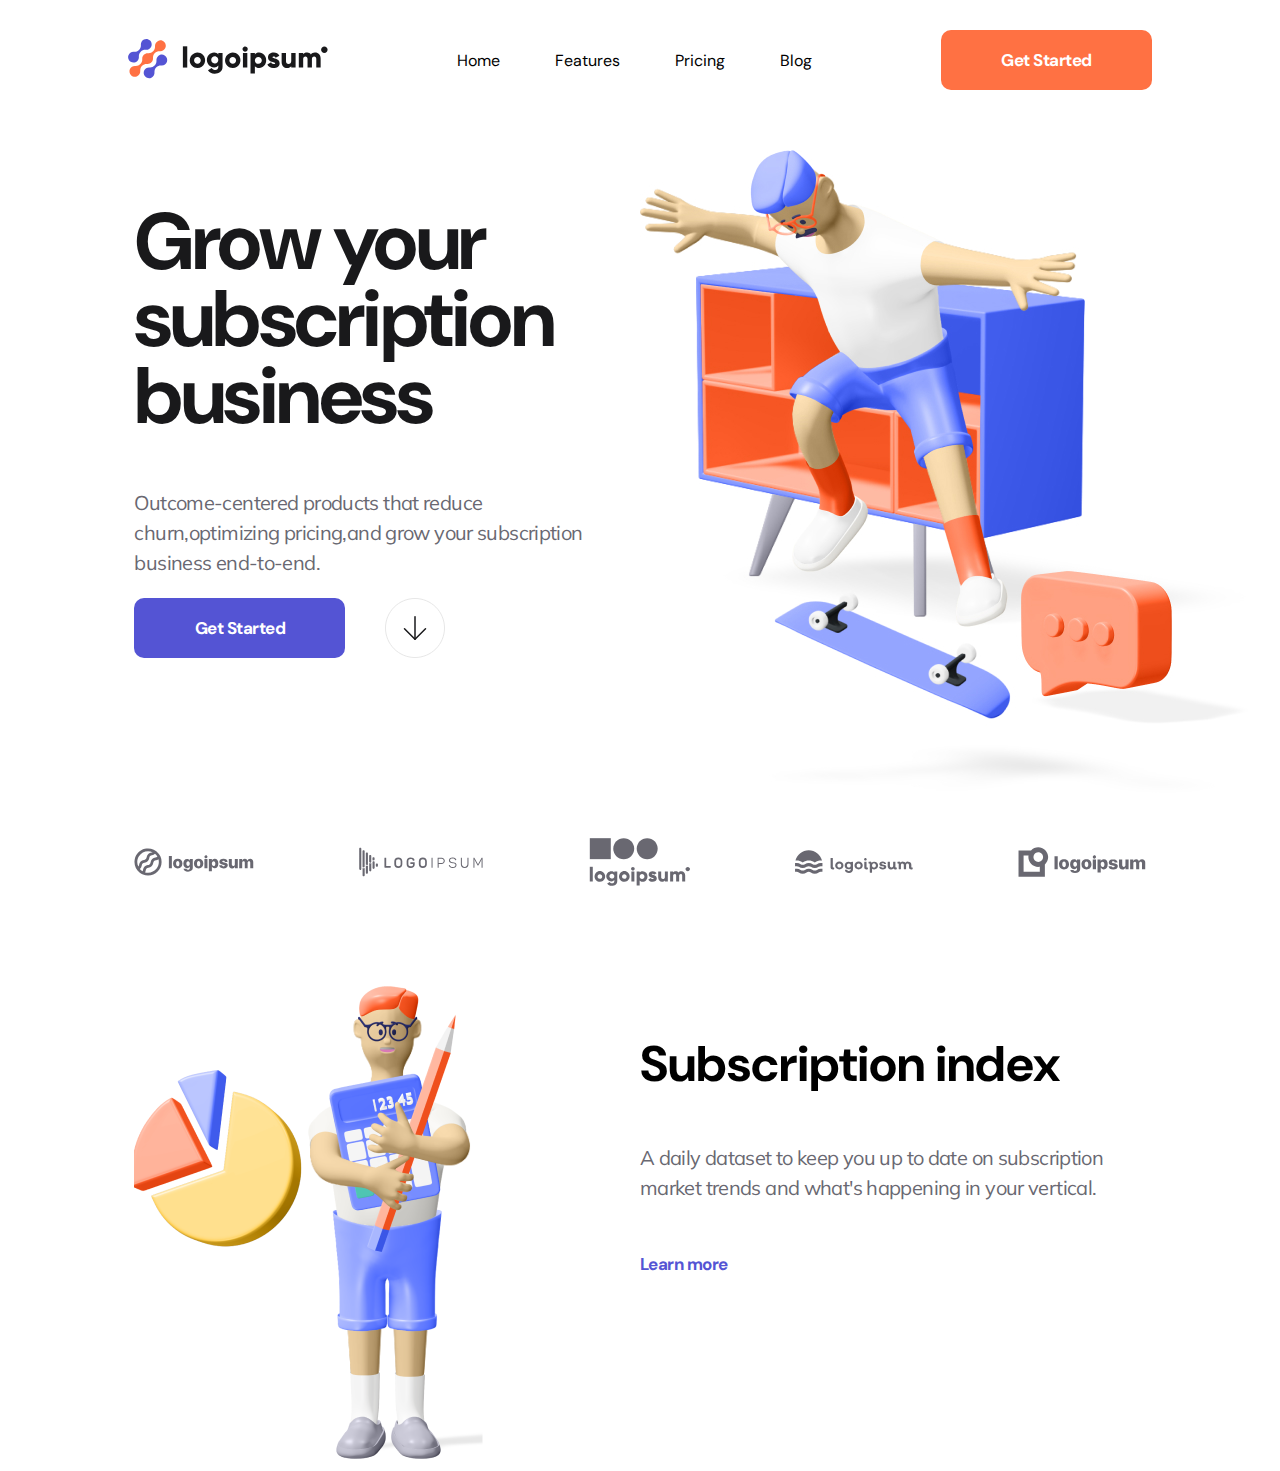
==== index.html @ de9fa51d "first commit" ====
<!DOCTYPE html>
<html lang="en">
<head>
    <meta charset="UTF-8">
    <meta http-equiv="X-UA-Compatible" content="IE=edge">
    <meta name="viewport" content="width=device-width, initial-scale=1.0">
    <link rel="preconnect" href="https://fonts.googleapis.com">
    <link rel="preconnect" href="https://fonts.gstatic.com" crossorigin>
    <link href="https://fonts.googleapis.com/css2?family=DM+Sans:wght@400;500;700&display=swap" rel="stylesheet">
    <link rel="preconnect" href="https://fonts.googleapis.com">
    <link rel="preconnect" href="https://fonts.gstatic.com" crossorigin>
    <link href="https://fonts.googleapis.com/css2?family=DM+Sans:wght@400;500;700&family=Mulish:wght@300;400;500&display=swap" rel="stylesheet">
    <link rel="shortcut icon" href="./Path.png" type="image/x-icon">
    <link rel="stylesheet" href="style.css">    <title>Document</title>
</head>
<body>
    <header>
        <div class="logo">
            <img src="./images/logo1.svg" alt="logo">
        </div>
        <nav>
            <ul>
                <li>Home</li>
                <li>Features</li>
                <li>Pricing</li>
                <li>Blog</li>
            </ul>
        </nav>
        <div class="btn">
            <button>Get Started</button>
        </div>
    </header>
    <section class="container"> 
            <div class="item item1">
                <h1>Grow your subscription business</h1>
                <p>Outcome-centered products that reduce churn,optimizing pricing,and grow your subscription business end-to-end.</p>
                <div class="btn2">
                    <button>Get Started</button>
                    <img src="./images/arrow.svg" alt="arrow">
                </div>
            </div>
            <div class="item item2" >
                <img src="./images/Hero 3D.jpg" alt="">
            </div>
    </section>
    <section class="icons">
        <img src="./images/p1.svg" alt="">
        <img src="./images/p2.svg" alt="">
        <img src="./images/p3.svg" alt="">
        <img src="/images/p4.svg" alt="">
        <img src="./images/Group.svg" alt="">
    </section>
    <section class="three">
        <div class="man">
            <img src="./Content Image 02.png" alt="">
        </div>
        <div class="sub">
            <h3>Subscription index</h3>
            <p>A daily dataset to keep you up to date on subscription market trends and what's happening in your vertical.</p>
            <a href="#">Learn more</a>
        </div>
    </section>
</body>
</html>
---- style.css ----
*{
    border: 0;
    padding: 0;
    box-sizing: border-box;
    /* font-family: 'DM Sans', sans-serif; */
}
header{
    width: 80%;
    margin: auto;
    display: flex;
    /* margin-top: 30px; */
    justify-content: space-between;
    align-items: center;
    z-index: 1014;
    position: fixed;
    top: 0;
    left: 0;
    right: 0;
    background-color: white;
    padding-top: 30px;
    /* margin-bottom: 50px; */
}
nav{
    width: 40%;
}
nav ul{
    display: flex;
    justify-content: space-around;
}
ul li{
    list-style-type: none;
    font-family: 'DM Sans', sans-serif;
    cursor: pointer;

}
ul li:hover{
    border-bottom: 2px solid black;
}
.btn button{
    width: 211px;
    height: 60px;
    background: #FF7143;
    border-radius: 10px;
    color: white;
    font-family: 'DM Sans', sans-serif;
    font-weight: 700;
    font-size: 17px;
    line-height: 22px;
    text-align: center;
    letter-spacing: -0.531474px;

}
.container{
    display: flex;
    width: 80%;
    margin: auto;
    justify-content: space-between;
    /* border: 1px solid red; */
    margin-top: 60px;
    margin-bottom: 40px;
    margin-top: 30px;
    padding-top: 120px;
}
.item{
    /* background-color: #FF7143; */
    width: 50%;
    
}
.item1{
    margin-right: 20px;
}
.item1 h1{
    font-family: 'DM Sans';
    font-style: normal;
    font-weight: 700;
    font-size: 80px;
    line-height: 77px;
    letter-spacing: -2.50105px;
    color: #19191B;
    
}
.item1 p{
    font-family: 'Mulish';
font-style: normal;
font-weight: 400;
font-size: 20px;
line-height: 30px;
letter-spacing: -0.625263px;
color: #696871;

}
.btn2{
    display: flex;
    justify-content: flex-start;
    align-items: center;
}
.btn2 button{
    background: #5454D4;
    width: 211px;
    height: 60px;
    border-radius: 10px;
    color: white;
    font-family: 'DM Sans', sans-serif;
    font-weight: 700;
    font-size: 17px;
    line-height: 22px;
    text-align: center;
    letter-spacing: -0.531474px;
    margin-right: 40px;
}
.icons{
    display: flex;
    justify-content: space-between;
    /* align-items: center; */
    width: 80%;
    margin: auto;
}
.three{
    display: flex;
    width: 80%;
    margin:auto;
    margin-top: 100px;
}
.man{
    /* border: 1px solid blue; */
    width: 50%;
}
.sub{
    /* margin-left: 50px; */
    /* border: 1px solid red; */
    width: 50%;
}
.sub h3{
font-family: 'DM Sans';
font-style: normal;
font-weight: 700;
font-size: 50px;
line-height: 57px;
}
.sub p{
    margin-bottom: 50px;
    font-family: 'Mulish';
    font-style: normal;
    font-weight: 400;
    font-size: 20px;
    line-height: 30px;
    letter-spacing: -0.625263px;
    color: #696871;
    
}
.sub a{
    font-family: 'DM Sans';
    font-style: normal;
    font-weight: 700;
    font-size: 17px;
    line-height: 22px;
    letter-spacing: -0.531474px;
    
    color: #5454D4;
    text-decoration: none;
}
/* for mobile */
@media(max-width:1110px){
    body{
        width: 100%;
    }
    .item1 h1{
        font-size: 60px;
    }
    .item2{
        text-align: center;
    }
    .item2 img{
        width: 400px;
        /* text-align: center; */
    }
    .btn2 button{
        width: 180px;
    }
}
@media (max-width:806px){
    .item1 h1{
        font-size: 40px;
        line-height: 50px;
    }
}
@media(max-width:526px){
    header{
        width: 100%;
        /* margin: 20px; */
    }
    header nav, header button{
        display: none;
    }
    .logo{
        text-align: left;
        width: 100%;
        padding-left: 20px;
    }
    .container{
        flex-direction: column-reverse;
        justify-content: center;
        align-items: center;
        /* width: 100%; */
        /* background-color: red; */
        margin-top: 70px;
        width: 100%;
        /* margin: auto; */

    }
    .btn2{
        flex-direction: column;
        justify-content: center;
        align-items: center;
        margin-right: 10px;
        width: 100%;
    }
    .btn2 button{
        
        margin-bottom: 20px;
        margin-left: 10px;
    }
    .btn2 img{
        margin-bottom: 20px;
    }
    .item{
        /* border: 1px solid red; */
        width: 100%;
        display: flex;
        flex-direction: column;
        justify-content: center;
        align-items: center;
    }
    .item1 h1{
        text-align: center;
        font-size: 50px;
    }
    .item2 img{
        width: 300px;
    }
    .item1 p{
        text-align: center;
        width: 50%;
    }
    .icons{
        flex-direction: column;
        justify-content: space-around;
        align-items: center;
    }
    .icons img{
        margin-bottom: 10px;

    }
    .three{
        width: 100%;
        flex-direction: column;
        justify-content: center;
        align-items: center;
    }
    .sub{
        justify-content: center;
        align-items: center;
    }
    .three img{
        text-align: center;
        width: 200px;
    }
    .three div{
        width:50% ;
    }
    .three h3{
        font-size: 30px;
        line-height: 30px;
        width: 100%;
        text-align: center;
    }
    .three p{
        text-align: center;
    }
    .icons{
        /* width: 100%; */
    }
}
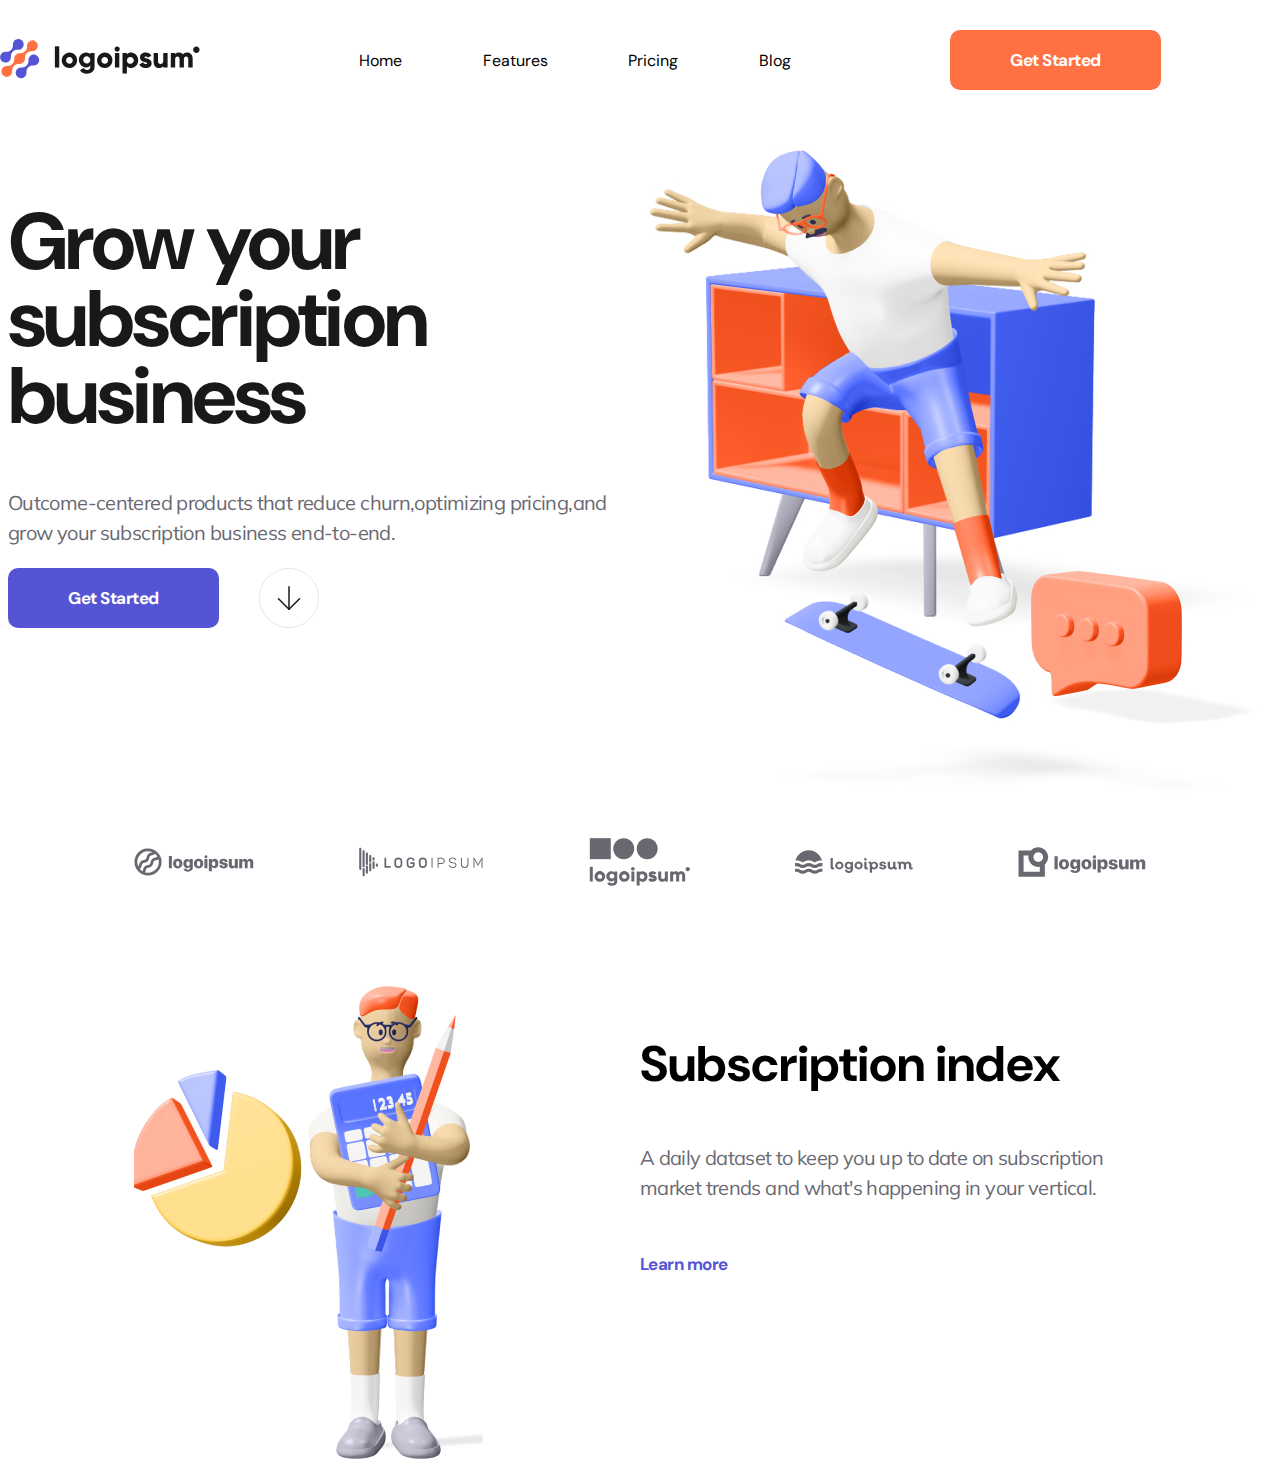
==== commit edda078b: "mobile view" ====
--- a/index.html
+++ b/index.html
@@ -28,6 +28,9 @@
         </nav>
         <div class="btn">
             <button>Get Started</button>
+        </div>
+        <div class="burger">
+            <img src="./images/hamburger.webp" alt="">
         </div>
     </header>
     <section class="container"> 
@@ -61,4 +64,4 @@
         </div>
     </section>
 </body>
-</html>+</html> --- a/style.css
+++ b/style.css
@@ -2,13 +2,12 @@
     border: 0;
     padding: 0;
     box-sizing: border-box;
-    /* font-family: 'DM Sans', sans-serif; */
+    
 }
 header{
-    width: 80%;
+    min-width: 80%;
     margin: auto;
     display: flex;
-    /* margin-top: 30px; */
     justify-content: space-between;
     align-items: center;
     z-index: 1014;
@@ -18,7 +17,10 @@
     right: 0;
     background-color: white;
     padding-top: 30px;
-    /* margin-bottom: 50px; */
+}
+.burger img{
+    width: 80px;
+    display: none;
 }
 nav{
     width: 40%;
@@ -52,17 +54,15 @@
 }
 .container{
     display: flex;
-    width: 80%;
+    min-width: 80%;
     margin: auto;
     justify-content: space-between;
-    /* border: 1px solid red; */
     margin-top: 60px;
     margin-bottom: 40px;
     margin-top: 30px;
     padding-top: 120px;
 }
 .item{
-    /* background-color: #FF7143; */
     width: 50%;
     
 }
@@ -111,7 +111,6 @@
 .icons{
     display: flex;
     justify-content: space-between;
-    /* align-items: center; */
     width: 80%;
     margin: auto;
 }
@@ -122,12 +121,9 @@
     margin-top: 100px;
 }
 .man{
-    /* border: 1px solid blue; */
     width: 50%;
 }
 .sub{
-    /* margin-left: 50px; */
-    /* border: 1px solid red; */
     width: 50%;
 }
 .sub h3{
@@ -160,124 +156,219 @@
     text-decoration: none;
 }
 /* for mobile */
-@media(max-width:1110px){
-    body{
-        width: 100%;
-    }
-    .item1 h1{
-        font-size: 60px;
-    }
-    .item2{
-        text-align: center;
-    }
-    .item2 img{
-        width: 400px;
-        /* text-align: center; */
-    }
-    .btn2 button{
-        width: 180px;
-    }
-}
-@media (max-width:806px){
-    .item1 h1{
-        font-size: 40px;
-        line-height: 50px;
-    }
-}
-@media(max-width:526px){
+@media screen and (max-width:768px) {
+    nav{
+        display: none;
+    }
+    .btn{
+        display: none;
+    }
+    .burger img {
+        display: flex;
+    }
     header{
         width: 100%;
-        /* margin: 20px; */
-    }
-    header nav, header button{
-        display: none;
-    }
-    .logo{
-        text-align: left;
-        width: 100%;
-        padding-left: 20px;
+        padding-bottom: 10px;
+        justify-content: space-around;
+         border-bottom: 2px solid grey;
+        
     }
     .container{
         flex-direction: column-reverse;
         justify-content: center;
         align-items: center;
-        /* width: 100%; */
-        /* background-color: red; */
-        margin-top: 70px;
-        width: 100%;
-        /* margin: auto; */
-
+        width: 100%;
+    }
+    .item1{
+        width: 100%;
+        justify-content: center;
+        align-items: center;
+        text-align: center;
+    }
+    .item1 h1{
+        font-size: 60px;
+    }
+    .item1 p{
+        text-align: center;
+        margin: 20px;
+
+    }
+    .item2{
+        width: 100%;
+        text-align: center;
+    }
+    .item2 img{
+        width: 400px;
     }
     .btn2{
+        margin-left: 10px;
         flex-direction: column;
         justify-content: center;
         align-items: center;
-        margin-right: 10px;
-        width: 100%;
-    }
-    .btn2 button{
-        
-        margin-bottom: 20px;
-        margin-left: 10px;
     }
     .btn2 img{
-        margin-bottom: 20px;
-    }
-    .item{
-        /* border: 1px solid red; */
-        width: 100%;
+        margin-top: 20px;
+    }
+    .icons{
+        display: flex;
+        flex-direction: column;
+        align-items: center;
+        width: 100%;
+        justify-content: space-between;
+    }
+    .icons img{
+        width: 150px;
+        margin-bottom: 10px;
+    }
+    .three{
         display: flex;
         flex-direction: column;
         justify-content: center;
         align-items: center;
-    }
-    .item1 h1{
-        text-align: center;
-        font-size: 50px;
-    }
-    .item2 img{
-        width: 300px;
-    }
-    .item1 p{
+        width: 100%;
+    }
+    .man{
+        text-align: center;
+    }
+    .man img{
+        width: 240px;
+
+    }
+     .sub{
+        width: 80%;
+        margin: auto;
+        text-align: center;
+        margin-bottom: 20px;
+        
+    }
+    .sub h3{
+        text-align: center;
+        font-size: 32px;
+    }
+    .sub p{
+        font-size: 16px;
         text-align: center;
         width: 50%;
-    }
-    .icons{
-        flex-direction: column;
-        justify-content: space-around;
-        align-items: center;
-    }
-    .icons img{
-        margin-bottom: 10px;
-
-    }
-    .three{
-        width: 100%;
-        flex-direction: column;
-        justify-content: center;
-        align-items: center;
-    }
-    .sub{
-        justify-content: center;
-        align-items: center;
-    }
-    .three img{
-        text-align: center;
-        width: 200px;
-    }
-    .three div{
-        width:50% ;
-    }
-    .three h3{
-        font-size: 30px;
-        line-height: 30px;
-        width: 100%;
-        text-align: center;
-    }
-    .three p{
-        text-align: center;
-    }
-    .icons{
-        /* width: 100%; */
-    }
-}+        margin: auto;
+        padding-bottom: 20px;
+    }
+    .sub a{
+        text-align: center;
+
+    }
+}
+
+
+
+
+
+
+
+
+
+
+
+
+
+
+
+
+
+
+
+
+
+
+
+
+
+
+
+
+
+
+
+
+
+
+
+
+
+
+
+
+
+
+
+
+
+
+
+
+
+
+
+
+
+
+
+
+
+
+
+
+
+
+
+
+
+
+
+
+
+
+
+
+
+
+
+
+
+
+
+
+
+
+
+
+
+
+
+
+
+
+
+
+
+
+
+
+
+
+
+
+
+
+
+
+
+
+
+
+
+
+
+
+
+
+
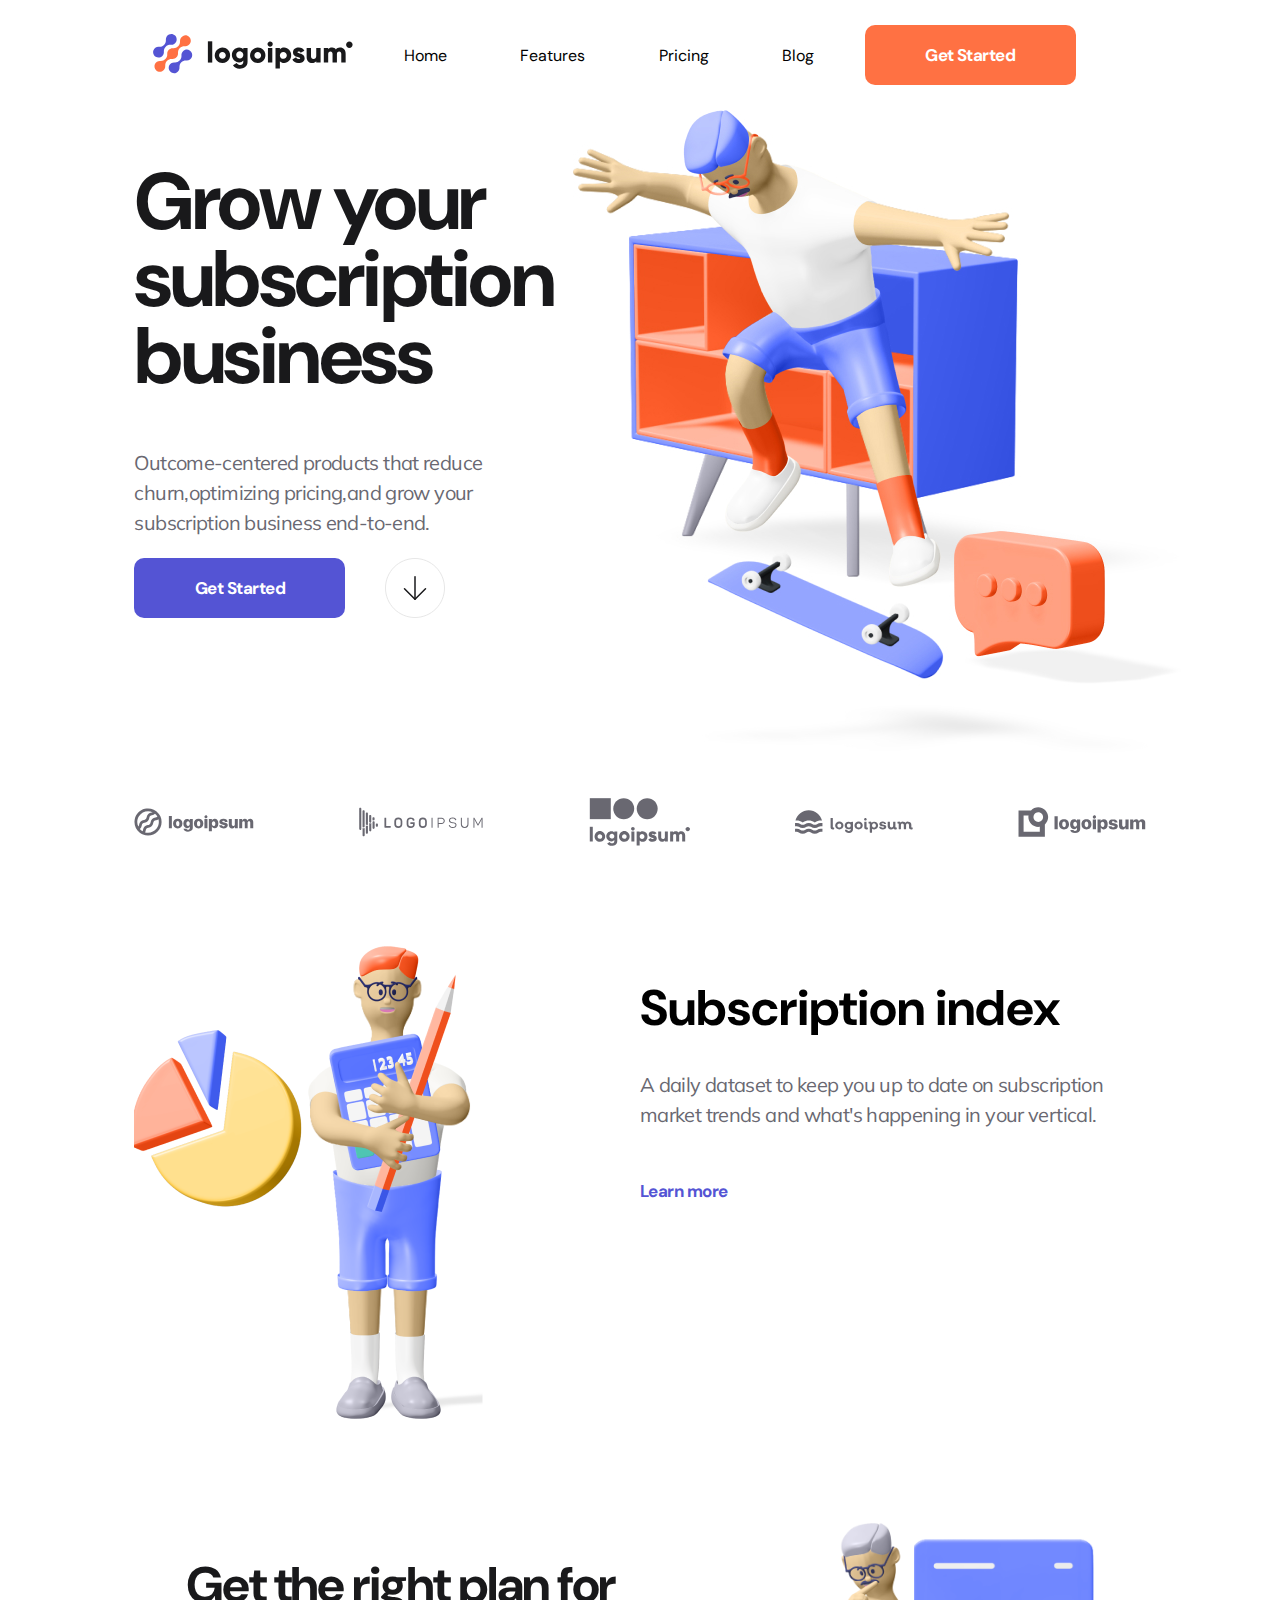
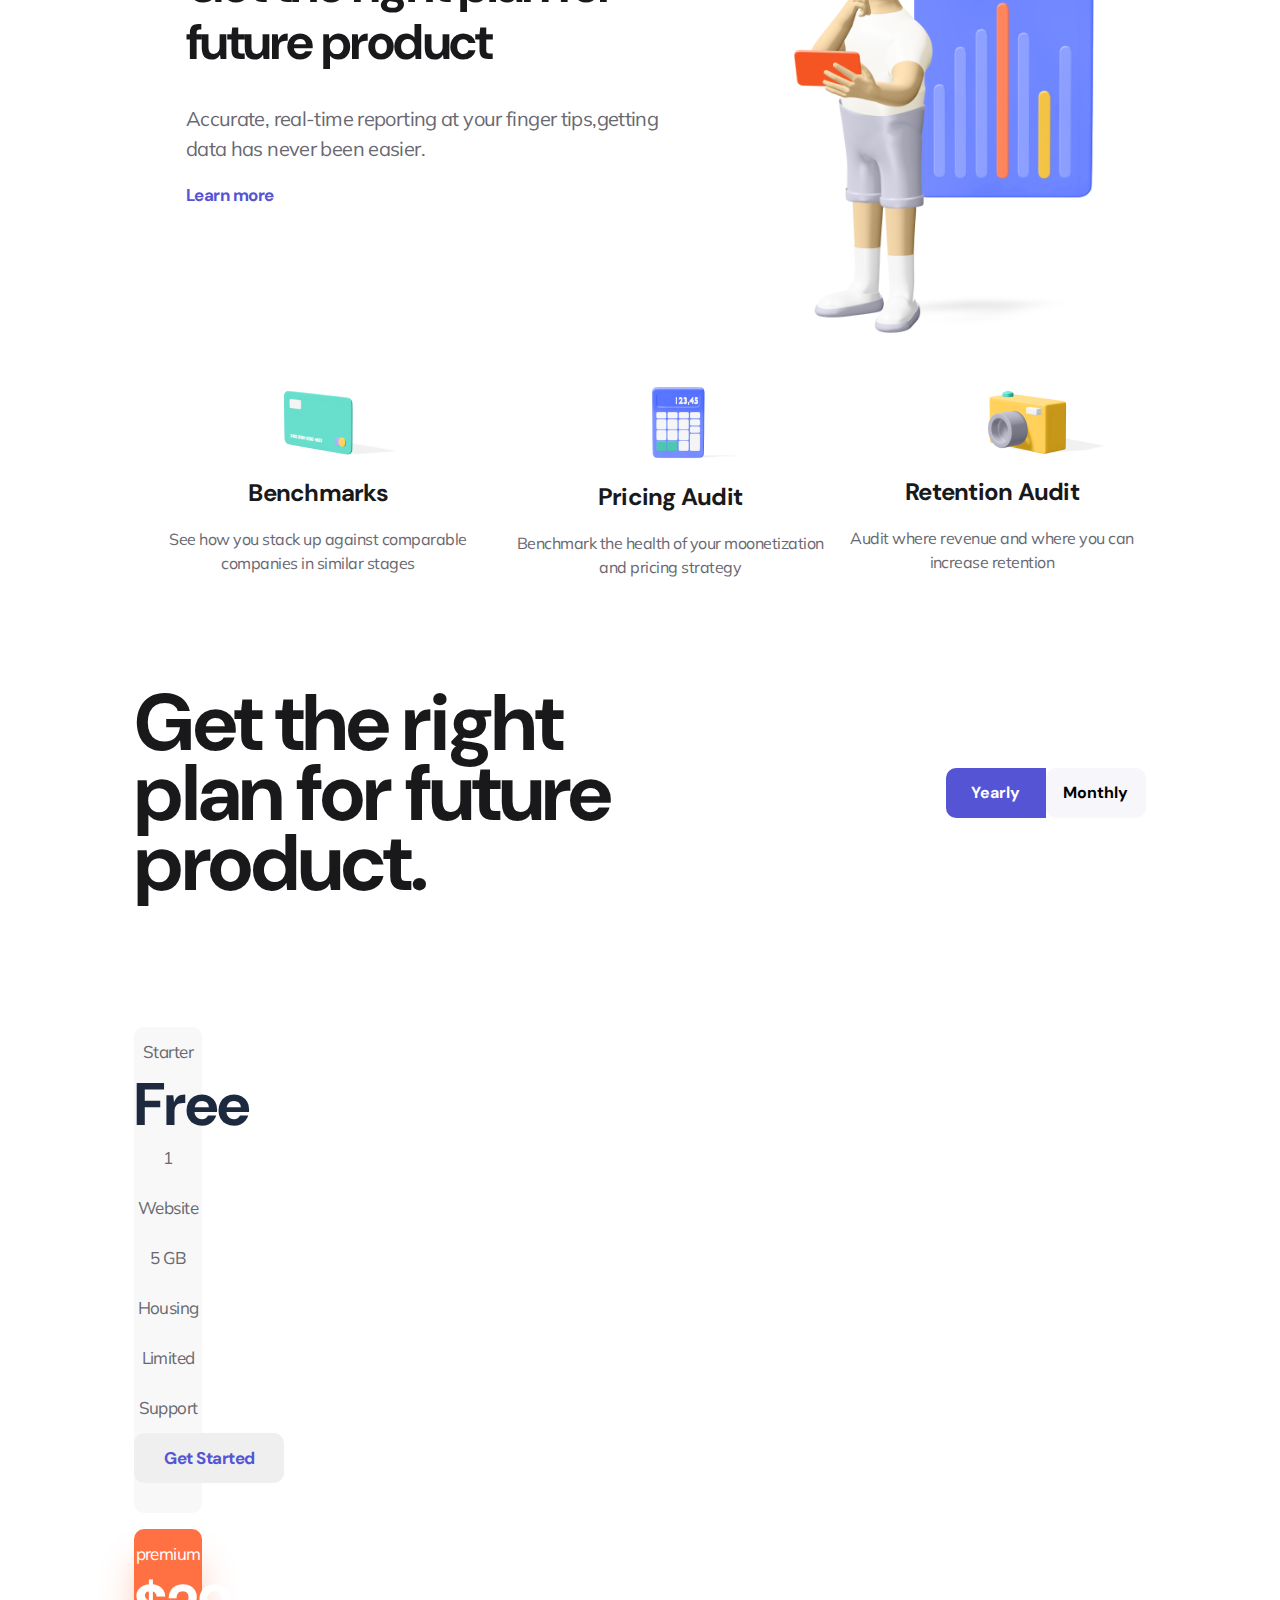
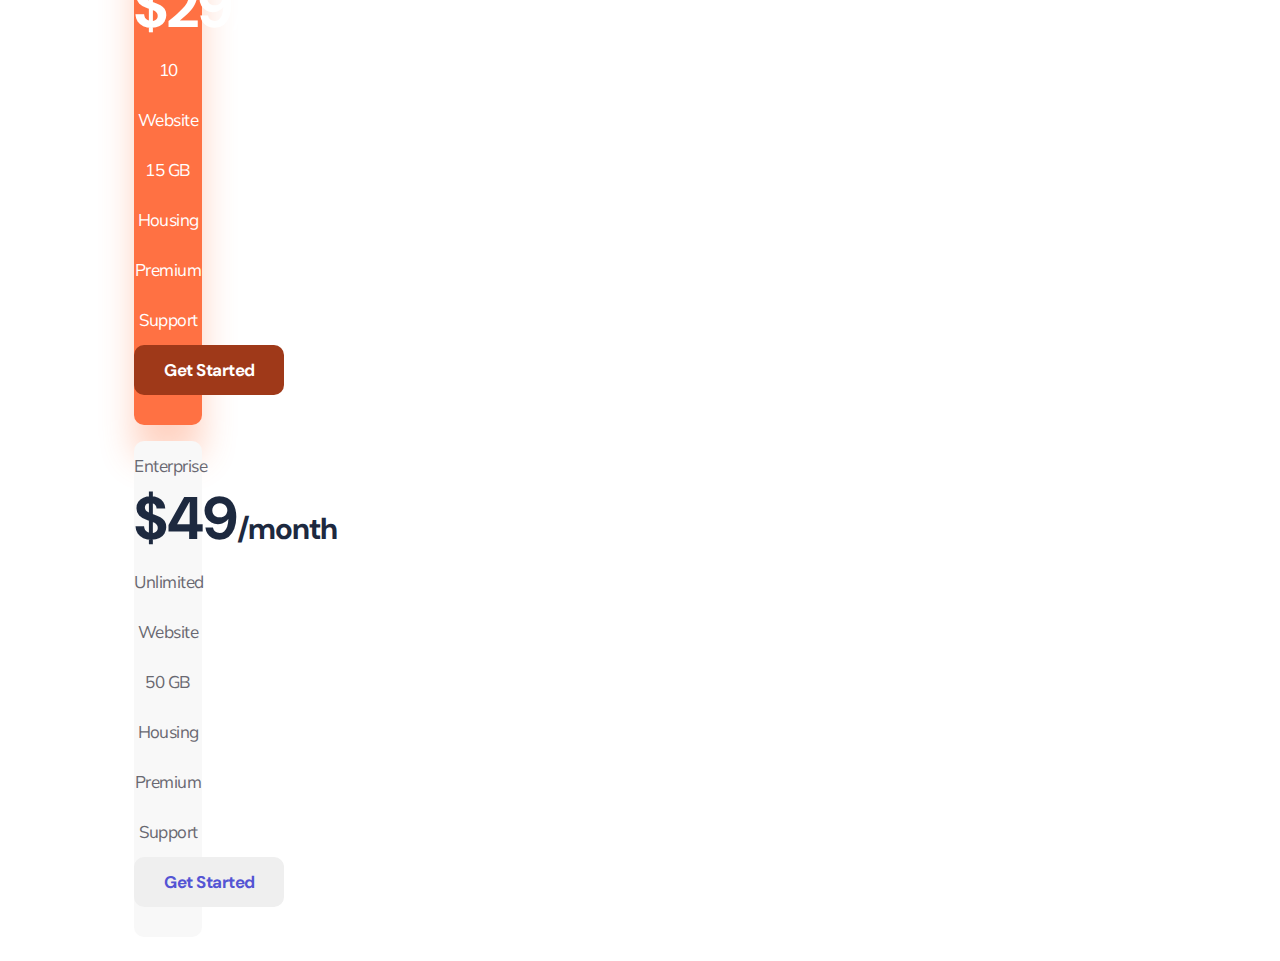
==== commit 092af378: "worked on mobile view" ====
--- a/index.html
+++ b/index.html
@@ -58,10 +58,75 @@
             <img src="./Content Image 02.png" alt="">
         </div>
         <div class="sub">
-            <h3>Subscription index</h3>
+            <h1>Subscription index</h1>
             <p>A daily dataset to keep you up to date on subscription market trends and what's happening in your vertical.</p>
             <a href="#">Learn more</a>
+            </div>
+    </section>
+          <section class="acc">
+            <div class="inn">
+                <h1>Get the right plan for future product</h1>
+                <p>Accurate, real-time reporting at your finger tips,getting data has never been easier.</p>
+                <a href="#">Learn more</a>
+            </div>
+            <div class="img">
+                 <img src="./images/contentimage2 copy.png" alt="">
+            </div>
+          </section>
+        <section class="showcase">
+            <div class="itemy" width="33.3">
+                <img src="./images/Card.png" alt="">
+                <h1>Benchmarks</h1>
+                <p>See how you stack up against comparable companies in similar stages</p>
+            </div>
+            <div class="itemy" width="33.3">
+                <img src="./images/Calculator.png" alt="">
+                <h1>Pricing Audit</h1>
+                <p>Benchmark the health of your moonetization and pricing strategy</p>
+            </div>
+            <div class="itemy" width="33.3">
+                <img src="./images/Camera.png" alt="">
+                <h1>Retention Audit</h1>
+                <p>Audit where revenue and where you can increase retention</p>
+            </div>
+        </section>                                                                                                                                                                                                                                                                                                                                                                                                                                                                                                                                                                                                                                                                                                                                                                                                                                                                                                                                                                                                                                                                                                                                                                                                                                                                                                                                                                                                                                                                                                                                                                                                                                                                                                                                                                                                                                                                                                                     
+          <section class="almost">
+            <div class="getright">
+           <h1>Get the right plan for future product.</h1>
+           </div>
+            <div class="mybutt" >
+                <h3 class="yearly">Yearly</h3>
+                <h3 class="monthly">Monthly</h3>
+            </div>
+          </section>
+    <footer class="long">
+        <div>
+            <ul class=" foot ul1">
+                <li>Starter</li>
+                <li class="free">Free</li>
+                <li>1 Website</li>
+                <li>5 GB Housing</li>
+                <li>Limited Support</li>
+              <li><button>Get Started</button></li>
+            </ul>
+        <!-- </div> -->
+        <ul class=" foot ul2">
+            <li>premium</li>
+            <li class="dollar"><span class="span1">$29</span>/month</li>
+            <li>10 Website</li>
+            <li>15 GB Housing</li>
+            <li> Premium Support</li>
+          <li> <button>Get Started</button></li>
+        </ul>
+        <ul class=" foot ul3">
+          <li>Enterprise</li>
+          <li class="lolo"> <span>$49</span>/month</li>
+          <li>Unlimited Website</li>
+          <li>50 GB Housing</li>
+          <li>Premium Support</li> 
+         <li><button>Get Started</button></li>     
+        </ul>
         </div>
-    </section>
+    </footer>
 </body>
 </html> --- a/style.css
+++ b/style.css
@@ -4,11 +4,13 @@
     box-sizing: border-box;
     
 }
+
 header{
-    min-width: 80%;
+    width: 80%;
     margin: auto;
-    display: flex;
-    justify-content: space-between;
+    height: 90px;
+    display: flex;
+    justify-content: space-around;
     align-items: center;
     z-index: 1014;
     position: fixed;
@@ -17,9 +19,10 @@
     right: 0;
     background-color: white;
     padding-top: 30px;
+    padding-bottom: 10px;
 }
 .burger img{
-    width: 80px;
+    width: 50px;
     display: none;
 }
 nav{
@@ -27,7 +30,7 @@
 }
 nav ul{
     display: flex;
-    justify-content: space-around;
+    justify-content: space-between;
 }
 ul li{
     list-style-type: none;
@@ -54,20 +57,20 @@
 }
 .container{
     display: flex;
-    min-width: 80%;
+    width: 80%;
     margin: auto;
     justify-content: space-between;
     margin-top: 60px;
     margin-bottom: 40px;
     margin-top: 30px;
-    padding-top: 120px;
-}
-.item{
+    padding-top: 80px;
+}
+.itemy2{
     width: 50%;
-    
 }
 .item1{
     margin-right: 20px;
+
 }
 .item1 h1{
     font-family: 'DM Sans';
@@ -115,6 +118,7 @@
     margin: auto;
 }
 .three{
+    /* border: 1px solid red; */
     display: flex;
     width: 80%;
     margin:auto;
@@ -122,11 +126,15 @@
 }
 .man{
     width: 50%;
+    text-align: start;
+    /* border: 1px solid blue; */
 }
 .sub{
     width: 50%;
-}
-.sub h3{
+    /* border: 1px solid yellow; */
+    
+}
+.sub h1{
 font-family: 'DM Sans';
 font-style: normal;
 font-weight: 700;
@@ -155,6 +163,312 @@
     color: #5454D4;
     text-decoration: none;
 }
+.acc{
+    width: 80%;
+    margin: auto;
+    display: flex;
+    justify-content: space-around;
+    margin-top: 100px;
+
+    
+}
+.inn{
+    width: 50%;
+
+}
+.img img{
+    width: 300px;
+}
+.inn h1{
+    font-family: 'DM Sans';
+     font-style: normal;
+     font-weight: 700;
+     font-size: 50px;
+     line-height: 57px;
+     letter-spacing: -1.56316px;
+     color: #19191B;
+}
+.inn p{
+    font-family: 'Mulish';
+    font-style: normal;
+    font-weight: 400;
+    font-size: 20px;
+    line-height: 30px;
+     letter-spacing: -0.625263px;
+     color: #696871;
+
+}
+.inn a{
+     font-family: 'DM Sans';
+     font-style: normal;
+     font-weight: 700;
+     font-size: 17px;
+     line-height: 22px;
+     letter-spacing: -0.531474px;
+     color: #5454D4;
+     text-decoration: none;
+
+}
+.showcase{
+    width: 80%;
+    margin: auto;
+    display: flex;
+    justify-content: center;
+    align-items: center;
+    margin-top: 50px;
+}
+
+.itemy h1{
+    font-family: 'DM Sans';
+     font-style: normal;
+     font-weight: 700;
+     font-size: 24px;
+     line-height: 36px;
+     text-align: center;
+     letter-spacing: -0.750316px;
+     color: #19191B;
+}
+.itemy p{
+     font-family: 'Mulish';
+     font-style: normal;
+     font-weight: 400;
+     font-size: 16px;
+     line-height: 24px;
+     text-align: center;
+     letter-spacing: -0.500211px;
+     color: #696871; 
+     justify-content: start;
+     align-items: flex-start;
+     margin: 5px;
+
+
+}
+.itemy img{
+ padding-left: 150px;
+
+}
+.almost{
+    width: 80%; 
+    margin: auto;
+    display: flex;
+    flex-direction: row;
+    justify-content: space-between;
+   align-items: center;
+    margin-top: 50px;
+}
+ .almost .mybutt{
+    width: 50%;
+  display: flex;
+  justify-content: end;
+  text-align: center;
+
+}
+.mybutt h3{
+    text-align: center;
+    padding-top: 14px;
+}
+.getright{ 
+    width: 50%;
+    font-family: 'DM Sans';
+    font-style: normal;
+    font-weight: 700;
+    font-size: 40px;
+    line-height: 70px;
+    letter-spacing: -1.87579px;
+    color: #19191B;   
+}
+.mybutt .yearly{
+    position: absolute right 10x;
+    width: 100px;
+    height: 50px;
+    background: #5454D4;
+    border-radius: 10px 0px 0px 10px;
+    color: white;
+    font-family: 'DM Sans';
+    font-weight: 700;
+    font-size: 16px;
+}
+.mybutt .monthly{
+    width:100px ;
+    height: 50px;
+    background: #F7F7FB;
+    border-radius: 10px;
+    font-family: 'DM Sans';
+    font-weight: 700;
+    font-size: 16px;
+
+}
+.long{
+    width: 80%;
+    margin: auto;
+    display: flex;
+    gap: 10px;
+    margin-top: 60px;
+
+
+}
+.long .ul1{
+    /* border: 1px solid red; */
+    width: 33.3%;
+    justify-content: center;
+    text-align: center;
+    background-color:  #F8F8F8;
+    border-radius:10px;
+
+
+}
+.long .ul1 li{
+    font-family: 'Mulish';
+    font-style: normal;
+    font-weight: 400;
+    font-size: 17px;
+    line-height: 50px;
+    /* or 294% */
+    
+    text-align: center;
+    letter-spacing: -0.531474px;
+    
+    color: #696871;
+    border: none;
+    
+} 
+.long .ul1 button{
+width: 150px;
+ height: 50px;
+border-radius: 10px;
+font-family: 'DM Sans';
+font-style: normal;
+font-weight: 700;
+font-size: 17px;
+line-height: 22px;
+text-align: center;
+letter-spacing: -0.531474px;
+color: #5454D4;
+margin-bottom: 30px;
+}
+ .long .ul1 .free{
+    font-family: 'DM Sans';
+font-style: normal;
+font-weight: 700;
+font-size: 60px;
+line-height: 56px;
+
+text-align: center;
+letter-spacing: -1.03448px;
+
+color: #1D293F;
+
+}
+.long .ul2{
+    width: 33.3%;
+    background: #FF7143;
+    box-shadow: 0px 32px 34px rgba(255, 112, 59, 0.317827);
+    border-radius: 10px;
+    border: none;
+    margin-top: 10px;
+   
+}
+.long .ul2 li{
+    font-family: 'Mulish';
+font-style: normal;
+font-weight: 400;
+font-size: 17px;
+line-height: 50px;
+/* or 294% */
+
+text-align: center;
+letter-spacing: -0.531474px;
+
+color: #FFFFFF;
+border: none;
+
+}
+.long .ul2 .dollar{
+    font-family: 'DM Sans';
+font-style: normal;
+font-weight: 700;
+font-size: 30px;
+line-height: 56px;
+/* identical to box height, or 93% */
+
+text-align: center;
+letter-spacing: -1.03448px;
+
+color: #FFFFFF;
+
+}
+.long .ul2 button{
+    width: 150px;
+ height: 50px;
+border-radius: 10px;
+font-family: 'DM Sans';
+font-style: normal;
+font-weight: 700;
+font-size: 17px;
+line-height: 22px;
+text-align: center;
+letter-spacing: -0.531474px;
+background-color: #9F3919;
+color: #FFFFFF;;
+margin-bottom: 30px;
+}
+.long .ul3 {
+    background-color: #F8F8F8;
+    border-radius: 10px;
+    width: 33.3%;
+    /* margin: auto; */
+
+}
+.long .ul3 li{
+font-family: 'Mulish';
+font-style: normal;
+font-weight: 400;
+font-size: 17px;
+line-height: 50px;
+/* or 294% */
+
+text-align: center;
+letter-spacing: -0.531474px;
+color: #696871;
+border: none;
+}
+span{
+    font-size: 60px;
+}
+.long .ul3 button{
+    width: 150px;
+ height: 50px;
+border-radius: 10px;
+font-family: 'DM Sans';
+font-style: normal;
+font-weight: 700;
+font-size: 17px;
+line-height: 22px;
+text-align: center;
+letter-spacing: -0.531474px;
+color: #5454D4;
+margin-bottom: 30px;
+}
+.long .ul3 .lolo{
+    font-family: 'DM Sans';
+font-style: normal;
+font-weight: 700;
+font-size: 30px;
+line-height: 56px;
+/* identical to box height, or 93% */
+
+text-align: center;
+letter-spacing: -1.03448px;
+
+color: #1D293F;
+
+}
+
+.ul2 .dollar .span1{
+    width: 200px;
+}
+   
+
 /* for mobile */
 @media screen and (max-width:768px) {
     nav{
@@ -186,11 +500,17 @@
         text-align: center;
     }
     .item1 h1{
-        font-size: 60px;
+        font-size: 40px;
+        line-height: 50px;
+        width: 100%;
+        margin: auto;
+        /* text-align: center; */
     }
     .item1 p{
         text-align: center;
-        margin: 20px;
+        width: 60%;
+        margin: auto;
+        padding: 20px 0;
 
     }
     .item2{
@@ -198,13 +518,16 @@
         text-align: center;
     }
     .item2 img{
-        width: 400px;
+        width: 350px;
     }
     .btn2{
         margin-left: 10px;
         flex-direction: column;
         justify-content: center;
         align-items: center;
+    }
+    .btn2 button{
+        margin-left: 20px;
     }
     .btn2 img{
         margin-top: 20px;
@@ -241,14 +564,13 @@
         margin-bottom: 20px;
         
     }
-    .sub h3{
-        text-align: center;
-        font-size: 32px;
+    .sub h1{
+        font-size: 50px;
+        text-align: center;
     }
     .sub p{
-        font-size: 16px;
-        text-align: center;
-        width: 50%;
+        font-size: 20px;
+        width: 60%;
         margin: auto;
         padding-bottom: 20px;
     }
@@ -256,119 +578,194 @@
         text-align: center;
 
     }
-}
-
-
-
-
-
-
-
-
-
-
-
-
-
-
-
-
-
-
-
-
-
-
-
-
-
-
-
-
-
-
-
-
-
-
-
-
-
-
-
-
-
-
-
-
-
-
-
-
-
-
-
-
-
-
-
-
-
-
-
-
-
-
-
-
-
-
-
-
-
-
-
-
-
-
-
-
-
-
-
-
-
-
-
-
-
-
-
-
-
-
-
-
-
-
-
-
-
-
-
-
-
-
-
-
-
-
-
-
-
-
-
-
-
-
-
+    .acc{
+        width: 100%;
+        text-align: center;
+        align-items: center;
+        display: flex;
+        flex-direction: column-reverse;
+        justify-content: center;
+        margin-top: 50px;
+    }
+    
+    .acc .inn{
+        width: 80%;
+        justify-content: center;
+        align-items: center;
+    }
+    .inn h1{
+        font-size: 50px;
+        text-align: center;
+    }
+        .inn p{
+            padding-bottom: 30px;
+            width: 70%;
+           margin : auto ;
+           padding: 10px;
+        }
+        .showcase{
+            flex-direction: column;
+        }
+        .showcase p{
+            padding-bottom: 30px;
+            width: 70%;
+           margin : auto ;
+           padding: 10px;
+           font-size: 20px;
+        }
+        .itemy{
+            margin-bottom: 10px;
+        }
+        .almost{
+            flex-direction: column;
+            width: 100%;
+            margin-top: 10px;
+        }
+        .getright{
+            width: 100%;
+        }
+        .getright h1{
+            font-size: 40px;
+            width: 80%;
+            padding: 10px 0;
+            margin: auto;
+            line-height: 50px;
+            text-align: center;
+        }
+        .long{
+            flex-direction: column;
+            align-items: center;
+            width: 100%;
+        }
+        .long div{
+            width: 100%;
+
+        }
+        .long  .ul1, .long .ul2, .long .ul3{
+            width: 80%;
+            margin: auto;
+
+        }
+        .long .ul2{
+            margin: 20px auto;
+            box-shadow: none;
+        }
+        .long .ul3{
+            margin: 10px auto;
+        }
+    }
+
+
+
+
+
+
+
+
+
+
+
+
+
+
+
+
+
+
+
+
+
+
+
+
+
+
+
+
+
+
+
+
+
+
+
+
+
+
+
+
+
+
+
+
+
+
+
+
+
+
+
+
+
+
+
+
+
+
+
+
+
+
+
+
+
+
+
+
+
+
+
+
+
+
+
+
+
+
+
+
+
+
+
+
+
+
+
+
+
+
+
+
+
+
+
+
+
+
+
+
+
+
+
+
+
+
+
+
+
+
+
+
+
+
+
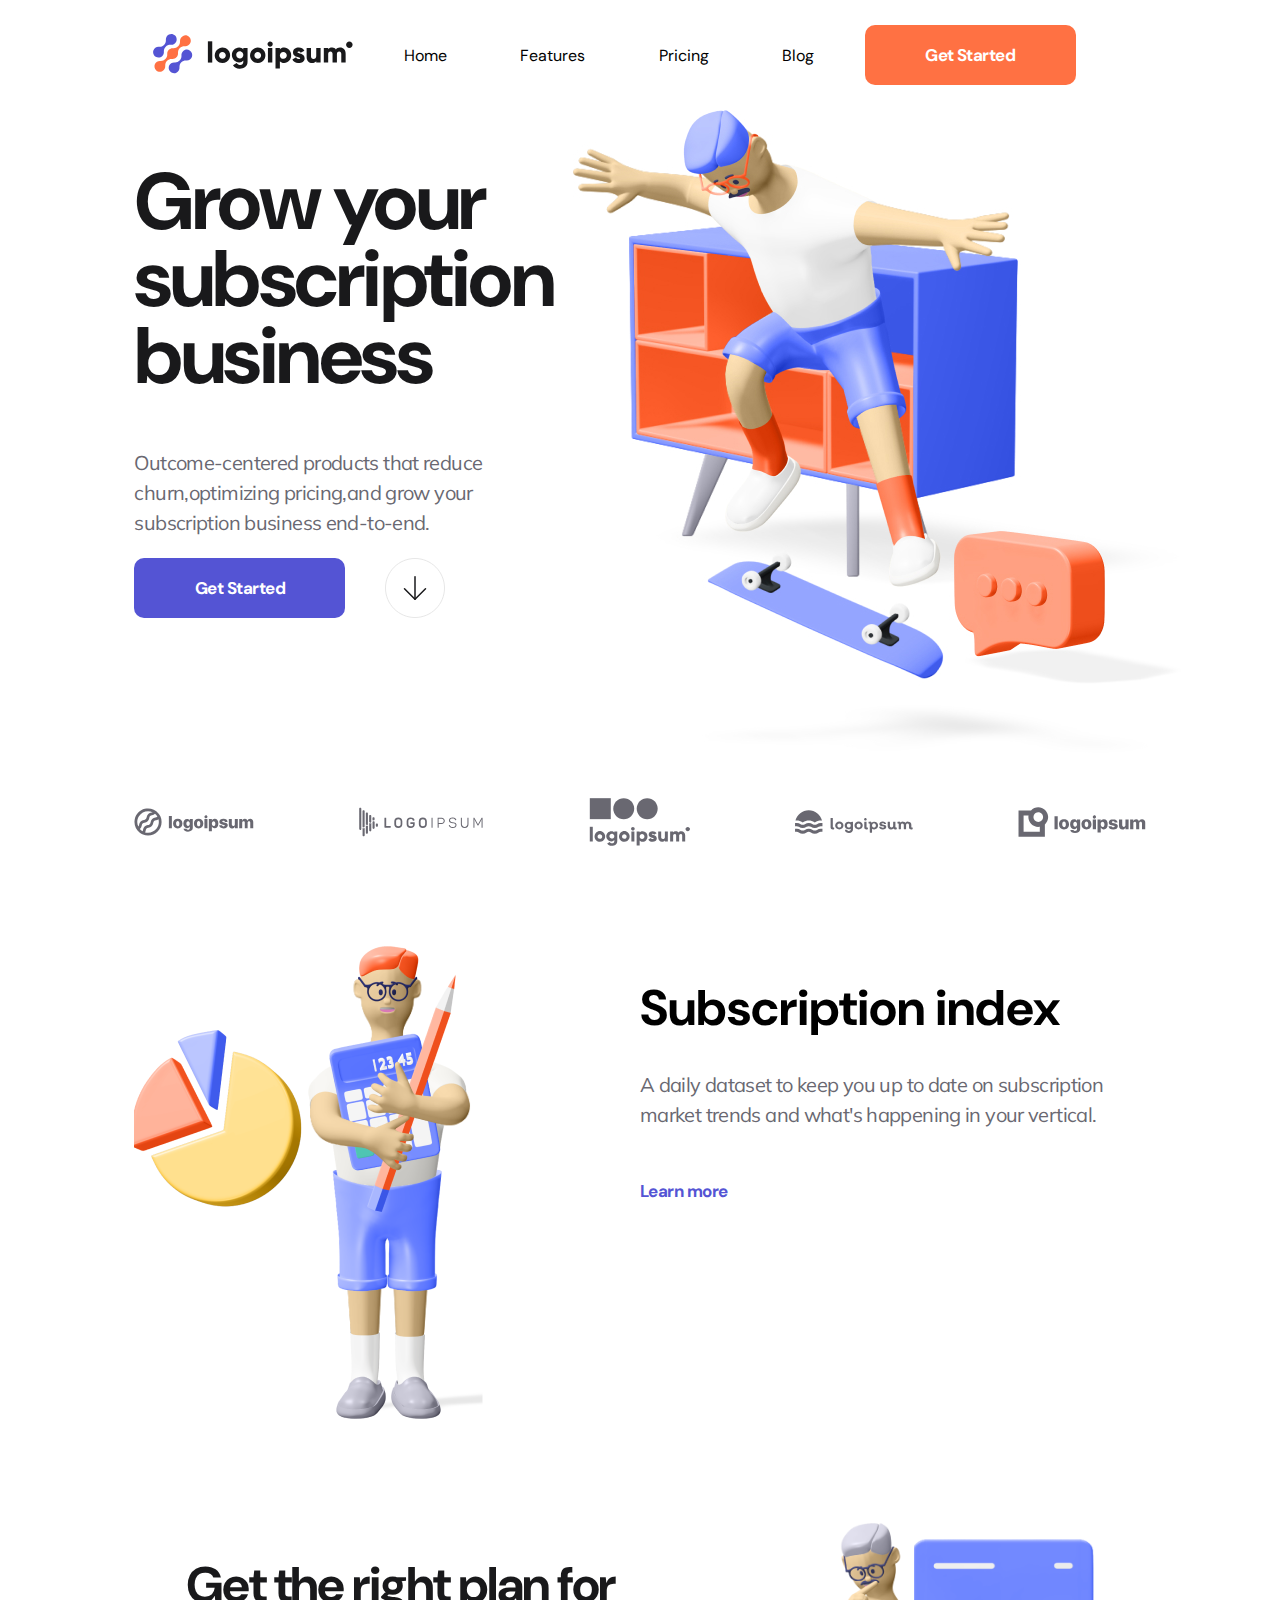
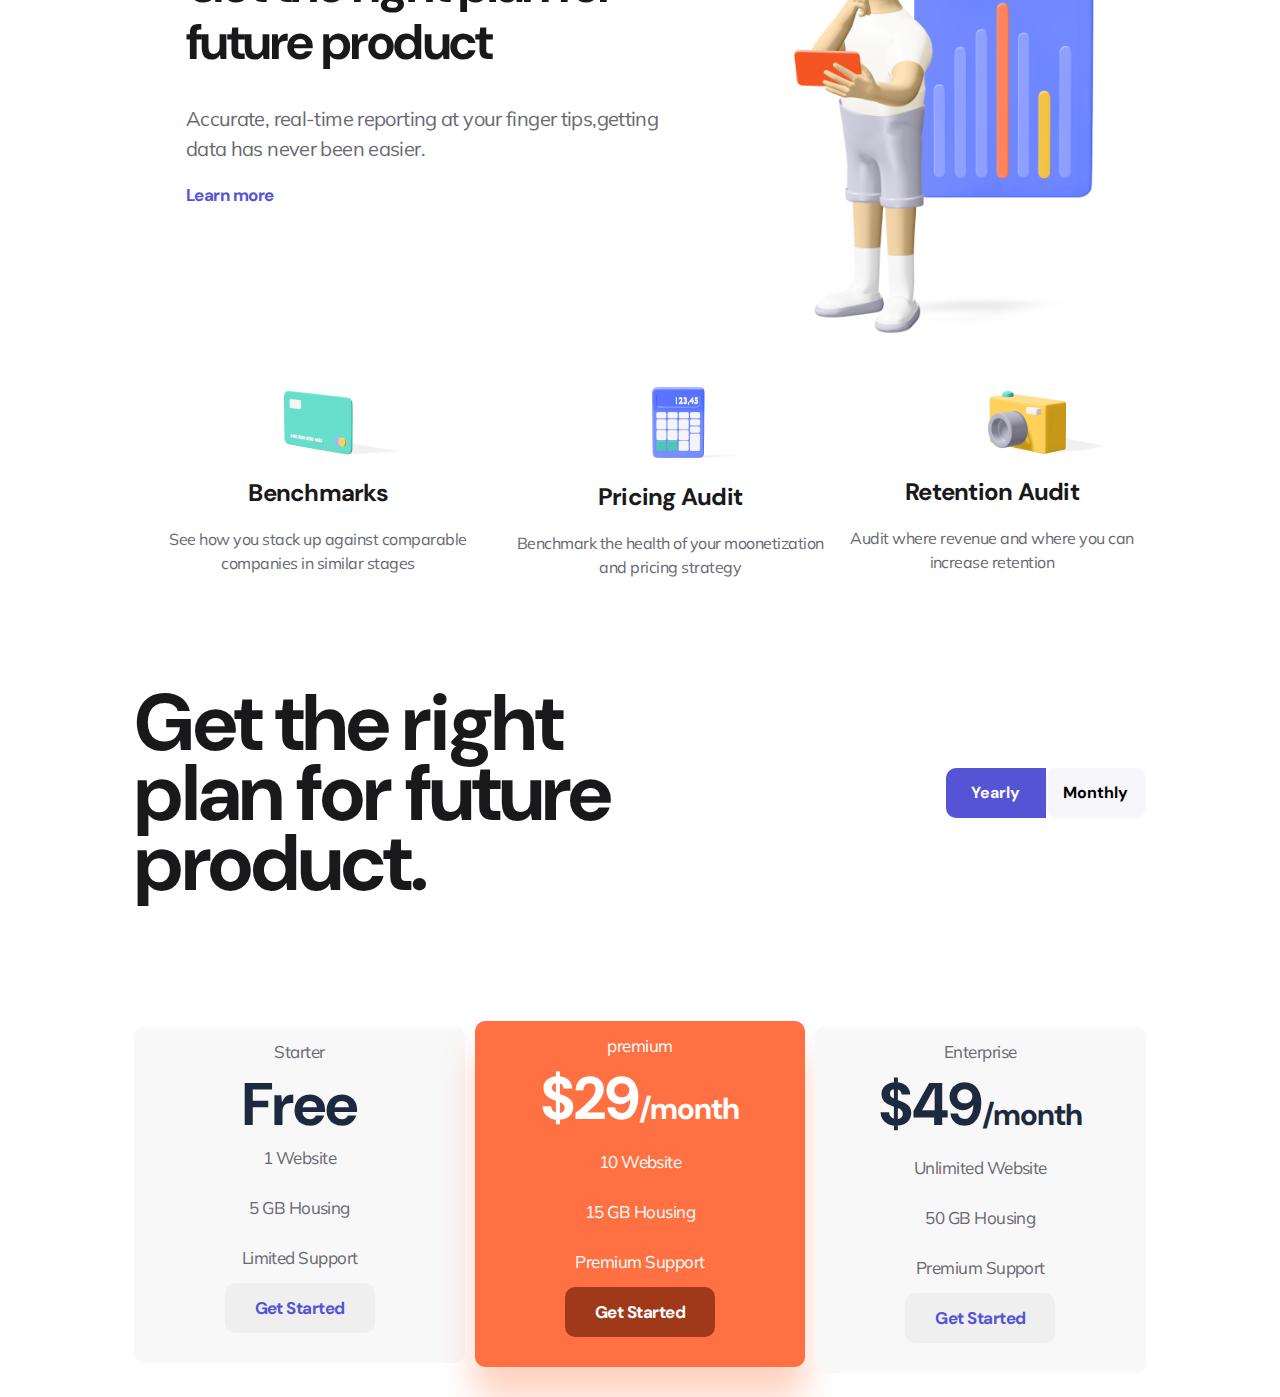
==== commit 13ecf0fd: "on footer" ====
--- a/index.html
+++ b/index.html
@@ -109,15 +109,18 @@
                 <li>Limited Support</li>
               <li><button>Get Started</button></li>
             </ul>
-        <!-- </div> -->
-        <ul class=" foot ul2">
-            <li>premium</li>
-            <li class="dollar"><span class="span1">$29</span>/month</li>
-            <li>10 Website</li>
-            <li>15 GB Housing</li>
-            <li> Premium Support</li>
-          <li> <button>Get Started</button></li>
-        </ul>
+        </div>
+        <div>
+            <ul class=" foot ul2">
+                <li>premium</li>
+                <li class="dollar"><span class="span1">$29</span>/month</li>
+                <li>10 Website</li>
+                <li>15 GB Housing</li>
+                <li> Premium Support</li>
+              <li> <button>Get Started</button></li>
+            </ul>
+        </div>
+        <div>
         <ul class=" foot ul3">
           <li>Enterprise</li>
           <li class="lolo"> <span>$49</span>/month</li>
--- a/style.css
+++ b/style.css
@@ -308,8 +308,7 @@
 
 }
 .long .ul1{
-    /* border: 1px solid red; */
-    width: 33.3%;
+    width: 100%;
     justify-content: center;
     text-align: center;
     background-color:  #F8F8F8;
@@ -323,8 +322,6 @@
     font-weight: 400;
     font-size: 17px;
     line-height: 50px;
-    /* or 294% */
-    
     text-align: center;
     letter-spacing: -0.531474px;
     
@@ -360,7 +357,7 @@
 
 }
 .long .ul2{
-    width: 33.3%;
+    width: 100%;
     background: #FF7143;
     box-shadow: 0px 32px 34px rgba(255, 112, 59, 0.317827);
     border-radius: 10px;
@@ -415,7 +412,7 @@
 .long .ul3 {
     background-color: #F8F8F8;
     border-radius: 10px;
-    width: 33.3%;
+    width: 100%;
     /* margin: auto; */
 
 }
@@ -467,6 +464,12 @@
 .ul2 .dollar .span1{
     width: 200px;
 }
+.long div{
+    width: 100%;
+    justify-content: center;
+    text-align: center;
+    border-radius:10px;
+}
    
 
 /* for mobile */
@@ -500,15 +503,15 @@
         text-align: center;
     }
     .item1 h1{
-        font-size: 40px;
+        font-size: 36px;
         line-height: 50px;
-        width: 100%;
+        width: 80%;
         margin: auto;
         /* text-align: center; */
     }
     .item1 p{
         text-align: center;
-        width: 60%;
+        width: 80%;
         margin: auto;
         padding: 20px 0;
 
@@ -565,14 +568,18 @@
         
     }
     .sub h1{
-        font-size: 50px;
-        text-align: center;
+        width: 100%;
+        margin: auto;
+        font-size: 40px;
+        text-align: center;
+        padding-top: 40px ;
+
     }
     .sub p{
         font-size: 20px;
-        width: 60%;
+        width: 80%;
         margin: auto;
-        padding-bottom: 20px;
+        padding: 20px 0;
     }
     .sub a{
         text-align: center;
@@ -594,27 +601,34 @@
         align-items: center;
     }
     .inn h1{
-        font-size: 50px;
-        text-align: center;
+        font-size: 40px;
+        text-align: center;
+        font-weight: 600;
     }
         .inn p{
             padding-bottom: 30px;
-            width: 70%;
+            width: 80%;
            margin : auto ;
            padding: 10px;
         }
         .showcase{
             flex-direction: column;
+            justify-content: center;
+            align-items: center;
         }
         .showcase p{
             padding-bottom: 30px;
-            width: 70%;
+            width: 80%;
            margin : auto ;
            padding: 10px;
            font-size: 20px;
         }
         .itemy{
             margin-bottom: 10px;
+            text-align: center;
+        }
+        .itemy img{
+            padding: 0;
         }
         .almost{
             flex-direction: column;
